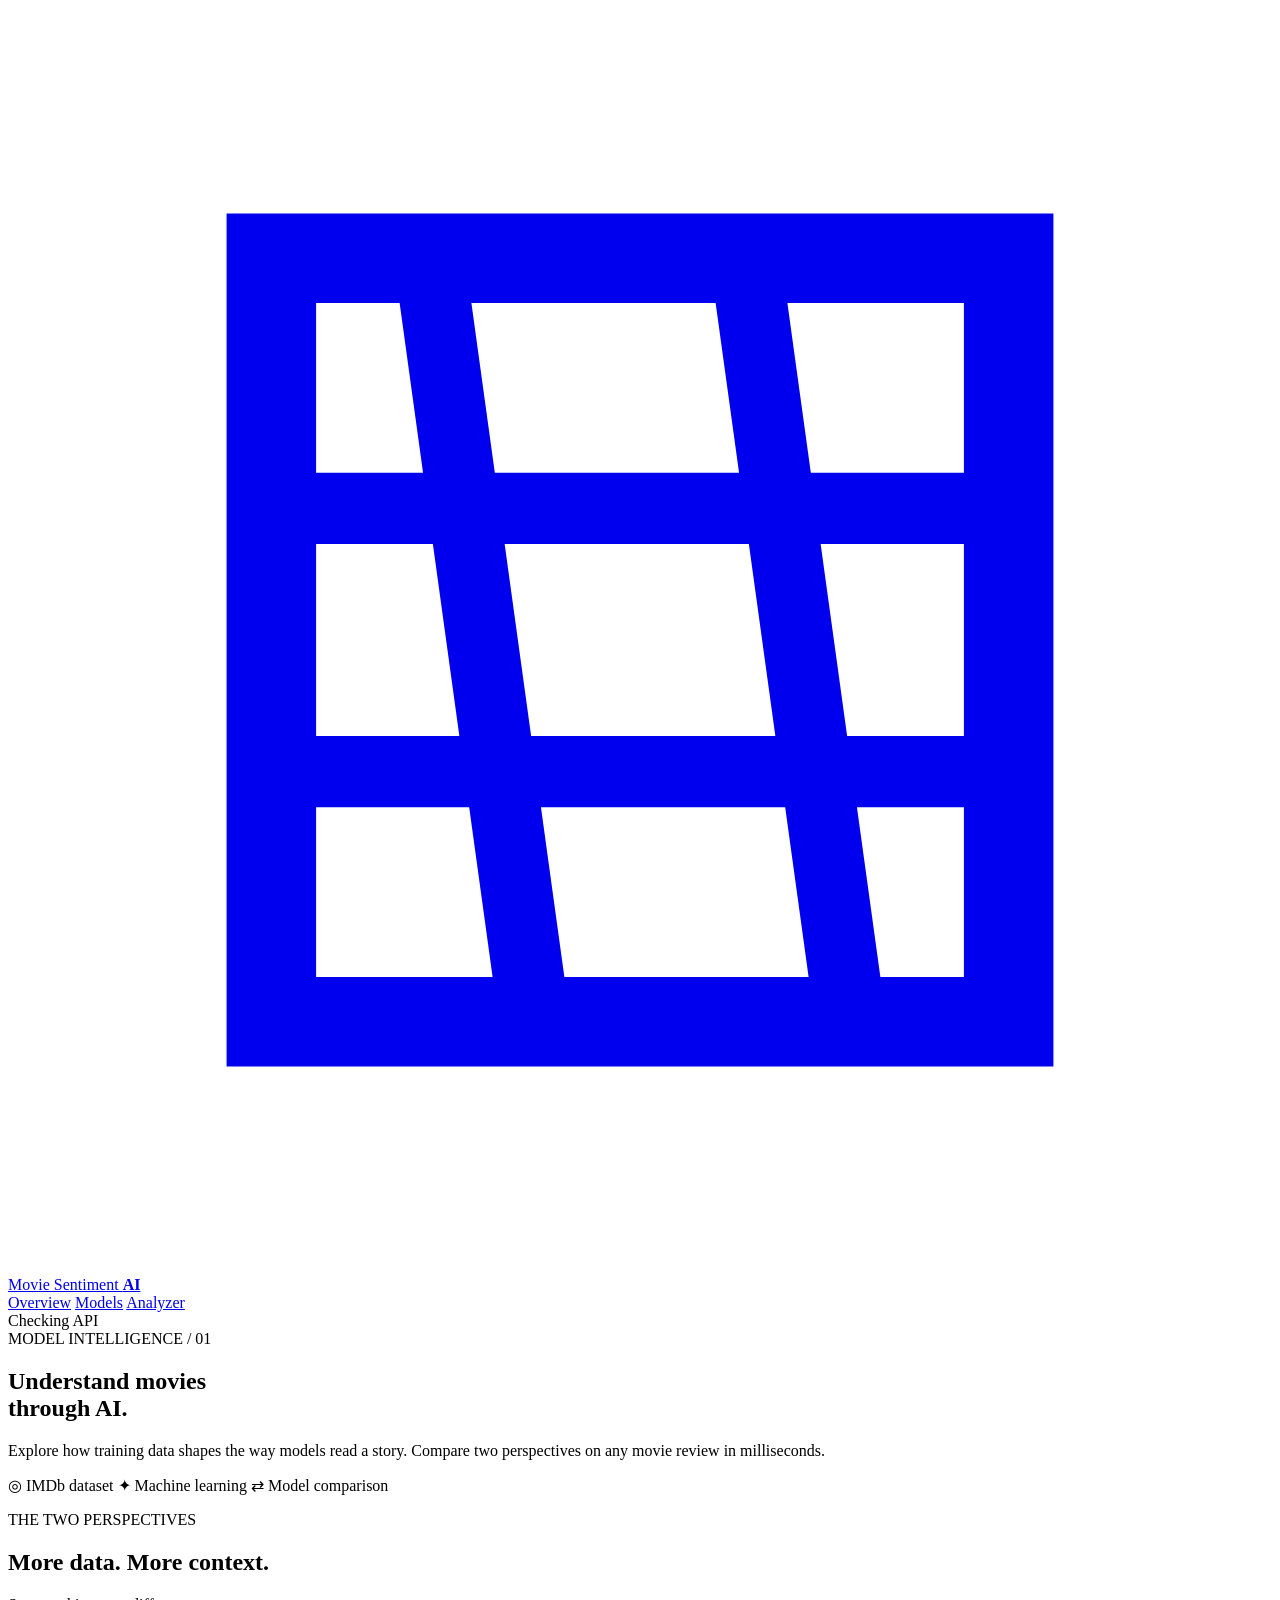
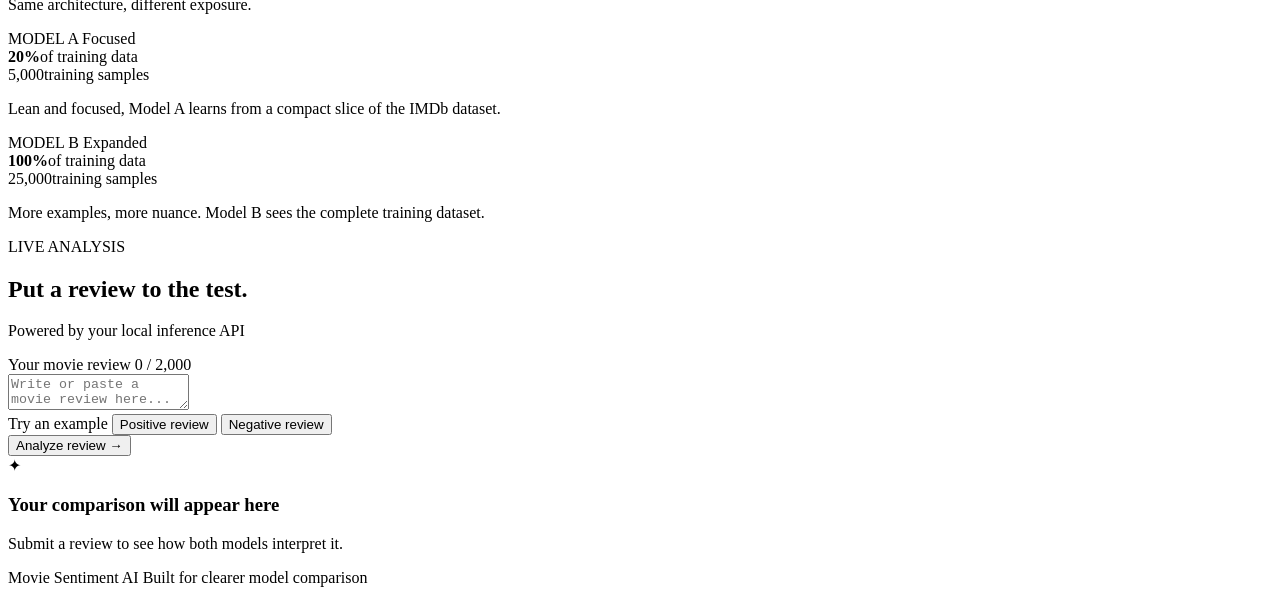
==== templates/index.html @ f38459b0 "Fix empty homepage template and static asset paths" ====
<!doctype html>
<html lang="en">
  <head>
    <meta charset="UTF-8" />
    <meta name="viewport" content="width=device-width, initial-scale=1.0" />
    <meta name="theme-color" content="#070b16" />
    <meta
      name="description"
      content="Compare two movie sentiment models trained on different dataset sizes."
    />
    <title>Movie Sentiment AI</title>
    <link rel="preconnect" href="https://fonts.googleapis.com" />
    <link rel="preconnect" href="https://fonts.gstatic.com" crossorigin />
    <link
      href="https://fonts.googleapis.com/css2?family=DM+Sans:wght@400;500;600;700&family=Space+Grotesk:wght@500;600;700&display=swap"
      rel="stylesheet"
    />
    <link rel="stylesheet" href="/static/style.css" />
  </head>
  <body>
    <div class="page-glow page-glow-top" aria-hidden="true"></div>
    <div class="page-glow page-glow-bottom" aria-hidden="true"></div>

    <header class="topbar shell">
      <a class="brand" href="#" aria-label="Movie Sentiment AI home">
        <span class="brand-mark" aria-hidden="true">
          <svg viewBox="0 0 24 24" fill="none">
            <path d="M5 4.75h14v14.5H5z" stroke="currentColor" stroke-width="1.7" />
            <path d="m8 4.75 2 14.5M14 4.75l2 14.5M5 9.5h14M5 14.5h14" stroke="currentColor" stroke-width="1.35" />
          </svg>
        </span>
        <span>Movie Sentiment <b>AI</b></span>
      </a>

      <nav class="nav-links" aria-label="Primary navigation">
        <a class="active" href="#overview">Overview</a>
        <a href="#models">Models</a>
        <a href="#analyzer">Analyzer</a>
      </nav>

      <div class="connection-pill" id="connection-status" role="status">
        <span class="status-dot" aria-hidden="true"></span>
        <span class="connection-label">Checking API</span>
      </div>
    </header>

    <main id="overview" class="shell">
      <section class="hero">
        <div class="eyebrow"><span class="eyebrow-line"></span> MODEL INTELLIGENCE / 01</div>
        <h1>Understand movies<br /><span>through AI.</span></h1>
        <p class="hero-copy">
          Explore how training data shapes the way models read a story.
          Compare two perspectives on any movie review in milliseconds.
        </p>
        <div class="badge-row" aria-label="Project capabilities">
          <span class="badge"><span class="badge-icon">◎</span> IMDb dataset</span>
          <span class="badge"><span class="badge-icon">✦</span> Machine learning</span>
          <span class="badge"><span class="badge-icon">⇄</span> Model comparison</span>
        </div>
      </section>

      <section id="models" class="section-block">
        <div class="section-heading">
          <div>
            <p class="section-kicker">THE TWO PERSPECTIVES</p>
            <h2>More data. More context.</h2>
          </div>
          <p class="section-note">Same architecture, different exposure.</p>
        </div>

        <div class="model-grid">
          <article class="model-card model-a">
            <div class="card-topline">
              <span class="model-label"><span class="model-dot"></span> MODEL A</span>
              <span class="model-chip">Focused</span>
            </div>
            <div class="model-stat"><strong>20<span>%</span></strong><span>of training data</span></div>
            <div class="meter" aria-label="20 percent of training data"><span style="width: 20%"></span></div>
            <div class="card-bottomline"><span>5,000</span><span>training samples</span></div>
            <p>Lean and focused, Model A learns from a compact slice of the IMDb dataset.</p>
          </article>

          <article class="model-card model-b">
            <div class="card-topline">
              <span class="model-label"><span class="model-dot"></span> MODEL B</span>
              <span class="model-chip">Expanded</span>
            </div>
            <div class="model-stat"><strong>100<span>%</span></strong><span>of training data</span></div>
            <div class="meter" aria-label="100 percent of training data"><span style="width: 100%"></span></div>
            <div class="card-bottomline"><span>25,000</span><span>training samples</span></div>
            <p>More examples, more nuance. Model B sees the complete training dataset.</p>
          </article>
        </div>
      </section>

      <section id="analyzer" class="analyzer-section">
        <div class="section-heading analyzer-heading">
          <div>
            <p class="section-kicker">LIVE ANALYSIS</p>
            <h2>Put a review to the test.</h2>
          </div>
          <p class="section-note">Powered by your local inference API</p>
        </div>

        <div class="analyzer-card">
          <div class="input-header">
            <label for="review-input">Your movie review</label>
            <span id="char-count">0 / 2,000</span>
          </div>
          <textarea
            id="review-input"
            maxlength="2000"
            placeholder="Write or paste a movie review here..."
            aria-describedby="input-help"
          ></textarea>
          <div class="input-footer">
            <div class="examples" id="input-help">
              <span>Try an example</span>
              <button type="button" class="example-btn" data-review="A beautifully acted film with a thoughtful story and an ending that stayed with me.">Positive review</button>
              <button type="button" class="example-btn" data-review="The plot was predictable, the pacing dragged, and the characters felt completely forgettable.">Negative review</button>
            </div>
            <button type="button" class="analyze-btn" id="analyze-btn">
              <span class="button-label">Analyze review</span>
              <span class="button-icon" aria-hidden="true">→</span>
            </button>
          </div>
          <p class="error-message" id="error-message" role="alert" hidden></p>
        </div>
      </section>

      <section class="results-section" id="results" aria-live="polite">
        <div class="results-empty" id="results-empty">
          <span class="empty-icon" aria-hidden="true">✦</span>
          <div>
            <h3>Your comparison will appear here</h3>
            <p>Submit a review to see how both models interpret it.</p>
          </div>
        </div>

        <div class="results-content" id="results-content" hidden>
          <div class="section-heading">
            <div>
              <p class="section-kicker">ANALYSIS COMPLETE</p>
              <h2>Two reads, one review.</h2>
            </div>
            <div class="agreement-badge" id="agreement-badge"></div>
          </div>
          <div class="result-grid">
            <article class="result-card" id="result-a">
              <div class="result-card-header"><span>MODEL A</span><span class="result-sample">5K samples</span></div>
              <div class="sentiment-row"><span class="sentiment-icon" aria-hidden="true"></span><strong class="sentiment-value"></strong></div>
              <div class="result-latency"><span>Inference latency</span><strong class="latency-value"></strong></div>
            </article>
            <article class="result-card" id="result-b">
              <div class="result-card-header"><span>MODEL B</span><span class="result-sample">25K samples</span></div>
              <div class="sentiment-row"><span class="sentiment-icon" aria-hidden="true"></span><strong class="sentiment-value"></strong></div>
              <div class="result-latency"><span>Inference latency</span><strong class="latency-value"></strong></div>
            </article>
          </div>
        </div>
      </section>
    </main>

    <footer class="shell footer">
      <span>Movie Sentiment AI</span>
      <span>Built for clearer model comparison</span>
    </footer>

    <script src="/static/script.js"></script>
  </body>
</html>
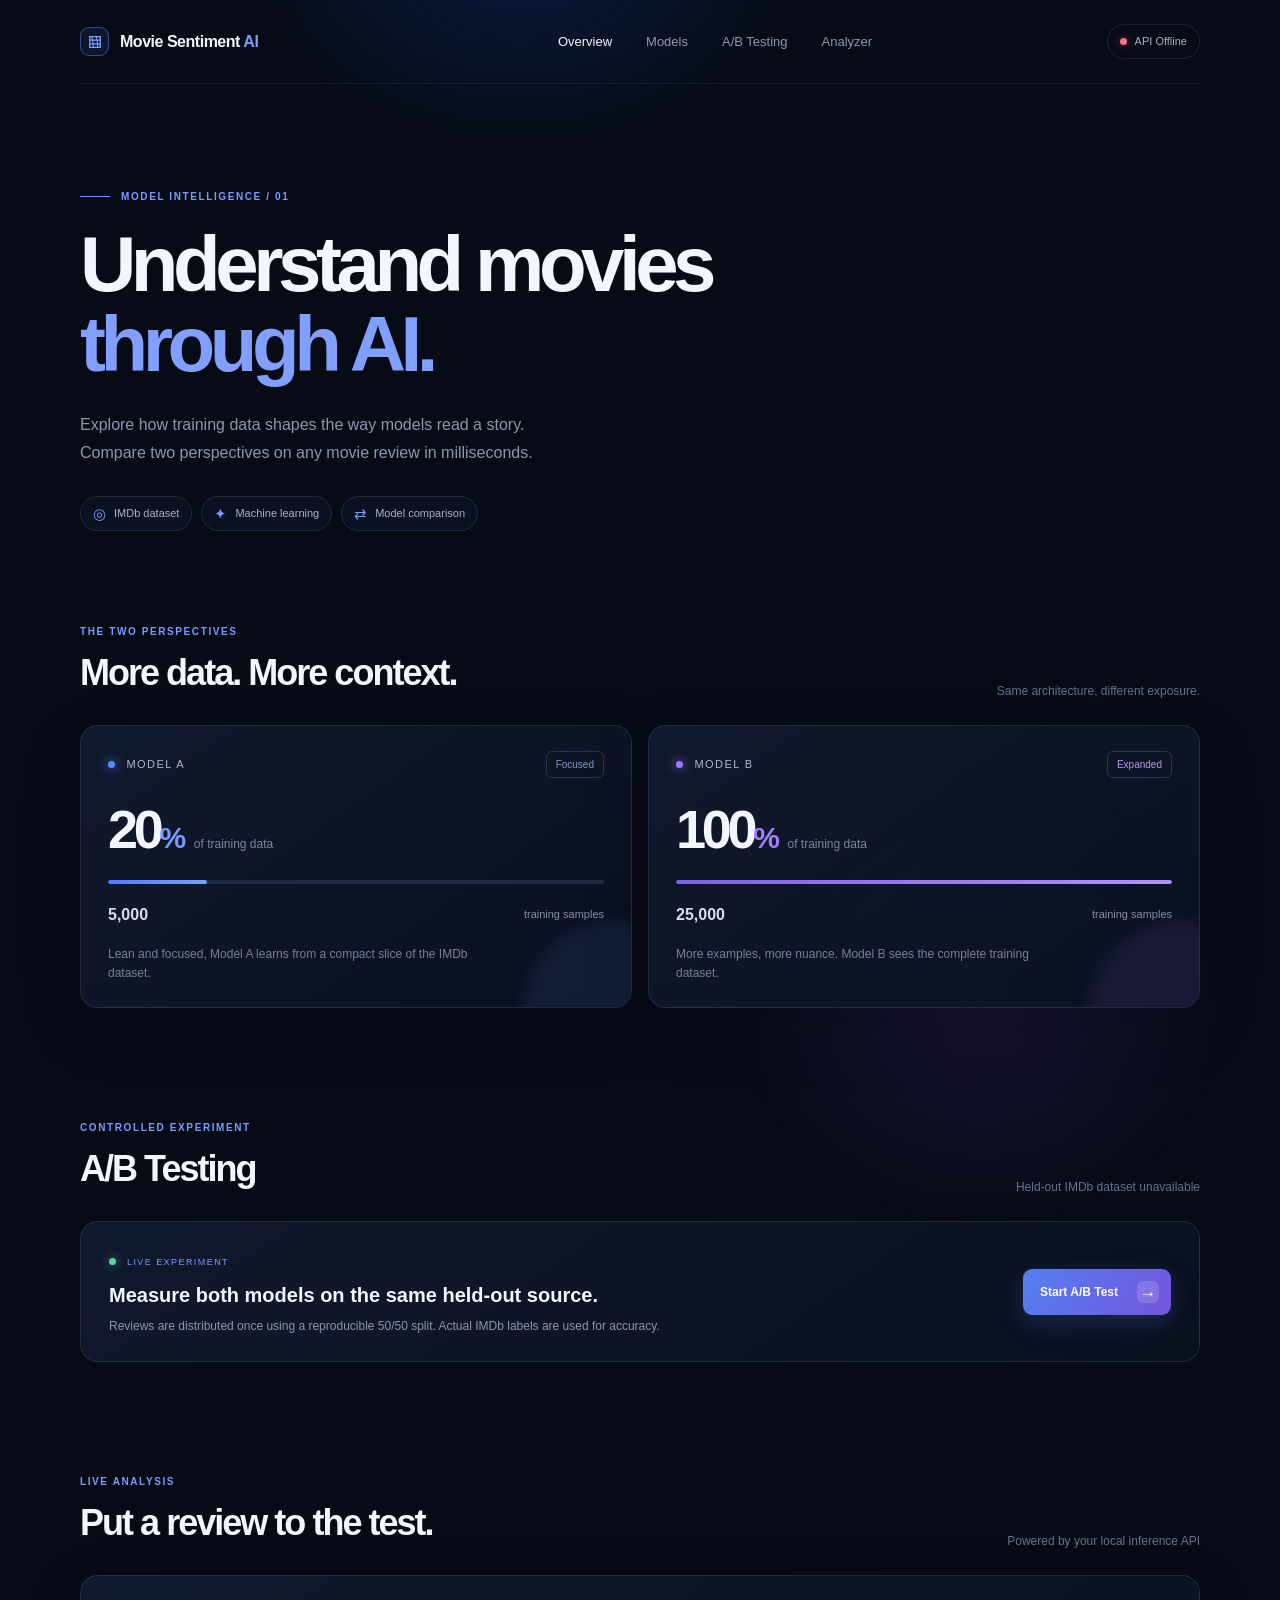
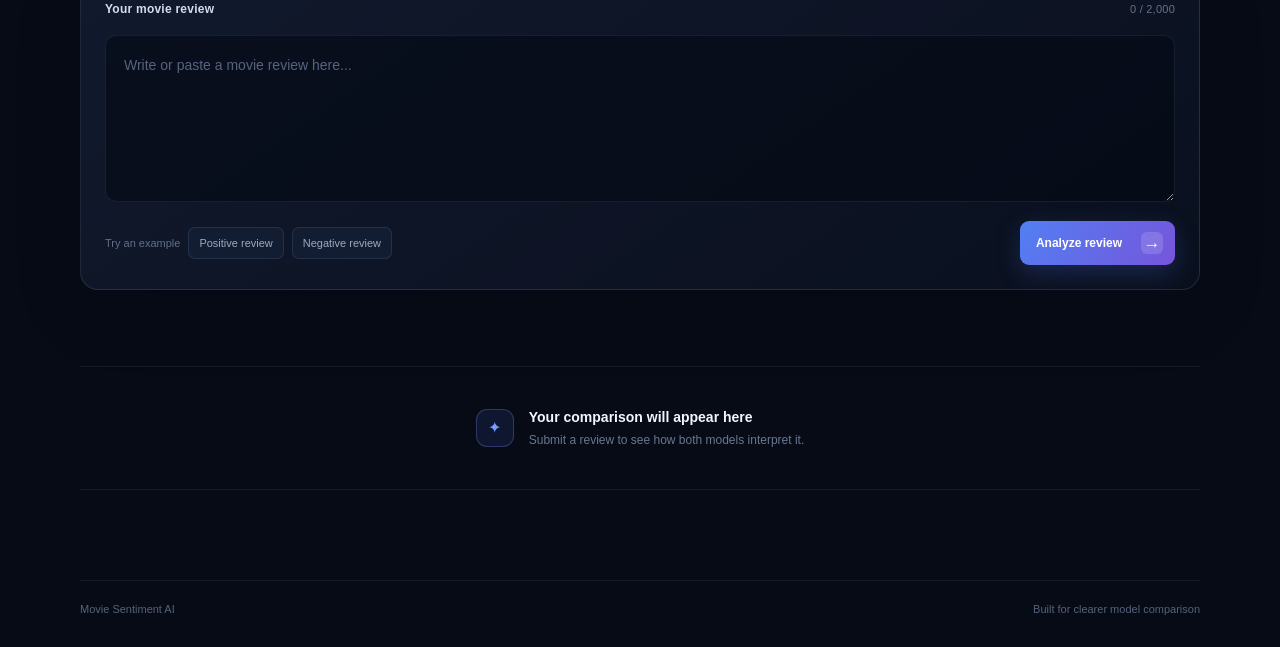
==== commit 5ba36952: "Separate model services with Docker Compose and update CI" ====
--- a/templates/index.html
+++ b/templates/index.html
@@ -35,6 +35,7 @@
       <nav class="nav-links" aria-label="Primary navigation">
         <a class="active" href="#overview">Overview</a>
         <a href="#models">Models</a>
+        <a href="#ab-testing">A/B Testing</a>
         <a href="#analyzer">Analyzer</a>
       </nav>
 
@@ -93,6 +94,114 @@
         </div>
       </section>
 
+      <section id="ab-testing" class="ab-section">
+        <div class="section-heading">
+          <div>
+            <p class="section-kicker">CONTROLLED EXPERIMENT</p>
+            <h2>A/B Testing</h2>
+          </div>
+          <p class="section-note" id="ab-dataset-note">Loading held-out IMDb reviews...</p>
+        </div>
+
+        <div class="ab-launch-card">
+          <div class="ab-launch-copy">
+            <span class="ab-live-label"><span></span> LIVE EXPERIMENT</span>
+            <h3>Measure both models on the same held-out source.</h3>
+            <p>Reviews are distributed once using a reproducible 50/50 split. Actual IMDb labels are used for accuracy.</p>
+          </div>
+          <button type="button" class="start-ab-btn" id="start-ab-btn">
+            <span class="button-label">Start A/B Test</span>
+            <span class="button-icon" aria-hidden="true">→</span>
+          </button>
+        </div>
+        <p class="error-message" id="ab-error-message" role="alert" hidden></p>
+
+        <div class="ab-results" id="ab-results" hidden>
+          <section class="traffic-card" aria-labelledby="traffic-title">
+            <div class="traffic-heading">
+              <div>
+                <p class="section-kicker">AUTOMATIC DISTRIBUTION</p>
+                <h3 id="traffic-title">Live Traffic Distribution</h3>
+              </div>
+              <div class="traffic-total"><span>Total reviews assigned</span><strong id="traffic-total">0</strong></div>
+            </div>
+            <div class="traffic-bar" aria-label="50/50 model traffic distribution">
+              <span class="traffic-bar-a" id="traffic-bar-a"></span>
+              <span class="traffic-bar-b" id="traffic-bar-b"></span>
+            </div>
+            <div class="traffic-models">
+              <div class="traffic-model traffic-model-a">
+                <span><span class="traffic-dot"></span> Model A</span>
+                <strong><b id="traffic-a-count">0</b> reviews <em id="traffic-a-percent">0%</em></strong>
+              </div>
+              <div class="traffic-model traffic-model-b">
+                <span><span class="traffic-dot"></span> Model B</span>
+                <strong><b id="traffic-b-count">0</b> reviews <em id="traffic-b-percent">0%</em></strong>
+              </div>
+            </div>
+          </section>
+
+          <section class="assignment-card" aria-labelledby="assignments-title">
+            <div class="assignment-heading">
+              <p class="section-kicker">REAL EXPERIMENT DATA</p>
+              <h3 id="assignments-title">Sample Review Assignments</h3>
+            </div>
+            <div class="assignment-table-wrap">
+              <table class="assignment-table">
+                <thead>
+                  <tr>
+                    <th>Review ID</th>
+                    <th>Review preview</th>
+                    <th>Assigned model</th>
+                    <th>Actual sentiment</th>
+                  </tr>
+                </thead>
+                <tbody id="assignment-table-body"></tbody>
+              </table>
+            </div>
+          </section>
+
+          <div class="ab-metric-grid">
+            <article class="ab-model-card ab-model-a">
+              <div class="ab-card-heading">
+                <span><span class="model-dot"></span> MODEL A</span>
+                <span class="ab-card-status">Experimented</span>
+              </div>
+              <div class="ab-accuracy"><strong id="ab-a-accuracy">0%</strong><span>accuracy</span></div>
+              <div class="ab-metric-row"><span>Reviews processed</span><strong id="ab-a-processed">0</strong></div>
+              <div class="ab-metric-row"><span>Correct predictions</span><strong id="ab-a-correct">0</strong></div>
+              <div class="ab-metric-row"><span>Average inference</span><strong id="ab-a-average">0 ms</strong></div>
+              <div class="ab-metric-row"><span>Total inference</span><strong id="ab-a-total">0 ms</strong></div>
+            </article>
+
+            <article class="ab-model-card ab-model-b">
+              <div class="ab-card-heading">
+                <span><span class="model-dot"></span> MODEL B</span>
+                <span class="ab-card-status">Experimented</span>
+              </div>
+              <div class="ab-accuracy"><strong id="ab-b-accuracy">0%</strong><span>accuracy</span></div>
+              <div class="ab-metric-row"><span>Reviews processed</span><strong id="ab-b-processed">0</strong></div>
+              <div class="ab-metric-row"><span>Correct predictions</span><strong id="ab-b-correct">0</strong></div>
+              <div class="ab-metric-row"><span>Average inference</span><strong id="ab-b-average">0 ms</strong></div>
+              <div class="ab-metric-row"><span>Total inference</span><strong id="ab-b-total">0 ms</strong></div>
+            </article>
+          </div>
+
+          <article class="ab-significance-card">
+            <div>
+              <p class="section-kicker">STATISTICAL SIGNIFICANCE</p>
+              <h3 id="ab-conclusion">No statistically significant difference.</h3>
+              <p id="ab-recommendation" class="ab-recommendation"></p>
+            </div>
+            <div class="ab-stat-grid">
+              <div><span>Z-statistic</span><strong id="ab-z">0.0000</strong></div>
+              <div><span>P-value</span><strong id="ab-p">1.000000</strong></div>
+              <div><span>Threshold</span><strong id="ab-threshold">±1.96</strong></div>
+            </div>
+          </article>
+        </div>
+      </section>
+
       <section id="analyzer" class="analyzer-section">
         <div class="section-heading analyzer-heading">
           <div>
@@ -150,11 +259,13 @@
               <div class="result-card-header"><span>MODEL A</span><span class="result-sample">5K samples</span></div>
               <div class="sentiment-row"><span class="sentiment-icon" aria-hidden="true"></span><strong class="sentiment-value"></strong></div>
               <div class="result-latency"><span>Inference latency</span><strong class="latency-value"></strong></div>
+              <div class="result-accuracy"><span>Benchmark accuracy</span><strong class="accuracy-value"></strong></div>
             </article>
             <article class="result-card" id="result-b">
               <div class="result-card-header"><span>MODEL B</span><span class="result-sample">25K samples</span></div>
               <div class="sentiment-row"><span class="sentiment-icon" aria-hidden="true"></span><strong class="sentiment-value"></strong></div>
               <div class="result-latency"><span>Inference latency</span><strong class="latency-value"></strong></div>
+              <div class="result-accuracy"><span>Benchmark accuracy</span><strong class="accuracy-value"></strong></div>
             </article>
           </div>
         </div>
--- a/static/style.css
+++ b/static/style.css
@@ -0,0 +1,205 @@
+:root {
+  --bg: #070b16;
+  --surface: rgba(15, 22, 39, 0.78);
+  --surface-strong: #10182a;
+  --border: rgba(143, 163, 205, 0.16);
+  --text: #f3f6ff;
+  --muted: #8b97b1;
+  --blue: #5b8cff;
+  --violet: #9c79ff;
+  --positive: #4fd6a0;
+  --negative: #fb7185;
+  --font-display: "Space Grotesk", sans-serif;
+  --font-body: "DM Sans", sans-serif;
+}
+
+* { box-sizing: border-box; }
+html { scroll-behavior: smooth; }
+body {
+  margin: 0;
+  min-width: 320px;
+  color: var(--text);
+  background: var(--bg);
+  font-family: var(--font-body);
+  line-height: 1.5;
+  overflow-x: hidden;
+}
+button, textarea { font: inherit; }
+button { cursor: pointer; }
+.shell { width: min(1120px, calc(100% - 48px)); margin-inline: auto; }
+.page-glow { position: fixed; pointer-events: none; z-index: -1; filter: blur(2px); }
+.page-glow-top { width: 580px; height: 440px; top: -280px; left: 18%; background: radial-gradient(ellipse, rgba(47, 105, 255, .18), transparent 68%); }
+.page-glow-bottom { width: 520px; height: 480px; bottom: -340px; right: 3%; background: radial-gradient(ellipse, rgba(126, 74, 231, .14), transparent 68%); }
+.topbar { height: 84px; display: flex; align-items: center; justify-content: space-between; border-bottom: 1px solid rgba(143, 163, 205, .1); }
+.brand { color: var(--text); text-decoration: none; display: flex; align-items: center; gap: 11px; font-family: var(--font-display); font-weight: 600; letter-spacing: -.03em; }
+.brand b { color: #779dff; font-weight: 600; }
+.brand-mark { width: 29px; height: 29px; display: grid; place-items: center; color: #7ca1ff; border: 1px solid rgba(109, 145, 255, .45); border-radius: 9px; background: rgba(88, 132, 255, .1); }
+.brand-mark svg { width: 18px; height: 18px; }
+.nav-links { display: flex; gap: 34px; margin-left: 65px; }
+.nav-links a { color: var(--muted); font-size: 13px; text-decoration: none; transition: color .2s ease; }
+.nav-links a:hover, .nav-links .active { color: var(--text); }
+.connection-pill { display: flex; align-items: center; gap: 8px; padding: 8px 12px; color: #a6b1c8; border: 1px solid var(--border); border-radius: 999px; font-size: 11px; }
+.status-dot { width: 7px; height: 7px; border-radius: 50%; background: #e0a653; box-shadow: 0 0 10px rgba(224, 166, 83, .55); }
+.connection-pill.is-online .status-dot { background: var(--positive); box-shadow: 0 0 10px rgba(79, 214, 160, .6); }
+.connection-pill.is-offline .status-dot { background: var(--negative); box-shadow: 0 0 10px rgba(251, 113, 133, .45); }
+.hero { padding: 105px 0 93px; max-width: 710px; }
+.eyebrow, .section-kicker { color: #779dff; font-family: var(--font-display); font-size: 10px; font-weight: 600; letter-spacing: .16em; }
+.eyebrow { display: flex; gap: 11px; align-items: center; }
+.eyebrow-line { width: 30px; height: 1px; background: #6d94ff; }
+h1, h2, h3, p { margin: 0; }
+h1 { margin-top: 21px; font-family: var(--font-display); font-size: clamp(48px, 7vw, 78px); line-height: 1.02; letter-spacing: -.07em; font-weight: 600; }
+h1 span { color: #809fff; }
+.hero-copy { max-width: 470px; margin-top: 27px; color: var(--muted); font-size: 16px; line-height: 1.75; }
+.badge-row { display: flex; flex-wrap: wrap; gap: 9px; margin-top: 29px; }
+.badge { display: inline-flex; align-items: center; gap: 8px; padding: 8px 12px; color: #a7b3cd; border: 1px solid var(--border); border-radius: 999px; font-size: 11px; background: rgba(18, 27, 47, .44); }
+.badge-icon { color: #7599ff; font-size: 15px; line-height: 1; }
+.section-heading { display: flex; align-items: end; justify-content: space-between; gap: 24px; margin-bottom: 25px; }
+h2 { margin-top: 7px; font-family: var(--font-display); font-size: clamp(26px, 4vw, 36px); letter-spacing: -.055em; font-weight: 600; }
+.section-note { color: #64728e; font-size: 12px; }
+.model-grid { display: grid; grid-template-columns: repeat(2, 1fr); gap: 16px; }
+.model-card, .analyzer-card, .result-card { border: 1px solid var(--border); background: linear-gradient(145deg, rgba(19, 29, 50, .83), rgba(11, 17, 31, .87)); box-shadow: 0 20px 70px rgba(0, 0, 0, .14); border-radius: 18px; }
+.model-card { min-height: 260px; padding: 25px 27px 23px; position: relative; overflow: hidden; }
+.model-card::after { content: ""; position: absolute; width: 180px; height: 180px; right: -72px; bottom: -95px; border-radius: 50%; background: rgba(83, 125, 255, .11); filter: blur(8px); }
+.model-b::after { background: rgba(161, 106, 255, .1); }
+.card-topline, .card-bottomline, .input-header, .input-footer, .result-card-header, .result-latency { display: flex; align-items: center; justify-content: space-between; }
+.model-label { color: #aab6cd; font-family: var(--font-display); font-size: 11px; letter-spacing: .13em; }
+.model-dot { display: inline-block; width: 7px; height: 7px; margin-right: 7px; border-radius: 50%; background: var(--blue); box-shadow: 0 0 12px var(--blue); }
+.model-b .model-dot { background: var(--violet); box-shadow: 0 0 12px var(--violet); }
+.model-chip { padding: 5px 9px; border: 1px solid rgba(122, 158, 255, .22); border-radius: 6px; color: #8299ce; font-size: 10px; }
+.model-b .model-chip { color: #b19cf0; border-color: rgba(165, 126, 255, .25); }
+.model-stat { display: flex; align-items: baseline; gap: 12px; margin-top: 24px; }
+.model-stat strong { font-family: var(--font-display); font-size: 54px; letter-spacing: -.08em; line-height: 1; }
+.model-stat strong span { color: #799aff; font-size: 30px; }
+.model-b .model-stat strong span { color: #a17dff; }
+.model-stat > span { color: #7987a2; font-size: 12px; }
+.meter { height: 4px; margin-top: 24px; border-radius: 5px; background: #202b42; overflow: hidden; }
+.meter span { display: block; height: 100%; border-radius: inherit; background: linear-gradient(90deg, #517bff, #78a1ff); }
+.model-b .meter span { background: linear-gradient(90deg, #7d62e9, #b091ff); }
+.card-bottomline { position: relative; z-index: 1; margin-top: 19px; color: #8390a9; font-size: 11px; }
+.card-bottomline span:first-child { color: #d7def0; font-family: var(--font-display); font-size: 16px; font-weight: 600; }
+.model-card p { position: relative; z-index: 1; max-width: 390px; margin-top: 18px; color: #73819d; font-size: 12px; line-height: 1.65; }
+.analyzer-section { padding-top: 112px; }
+.analyzer-heading { margin-bottom: 25px; }
+.analyzer-card { padding: 24px; }
+.input-header { color: #d4dcef; font-family: var(--font-display); font-size: 12px; font-weight: 600; letter-spacing: .02em; }
+.input-header span { color: #65738e; font-family: var(--font-body); font-size: 11px; font-weight: 400; }
+textarea { display: block; width: 100%; min-height: 167px; resize: vertical; margin: 17px 0 19px; padding: 18px; border: 1px solid rgba(128, 150, 195, .13); outline: none; border-radius: 11px; color: var(--text); background: rgba(5, 10, 20, .58); font-size: 14px; line-height: 1.7; transition: border-color .2s, box-shadow .2s; }
+textarea::placeholder { color: #56647f; }
+textarea:focus { border-color: rgba(91, 140, 255, .7); box-shadow: 0 0 0 3px rgba(91, 140, 255, .1); }
+.input-footer { gap: 18px; align-items: center; }
+.examples { display: flex; align-items: center; flex-wrap: wrap; gap: 8px; color: #60708e; font-size: 11px; }
+.example-btn { padding: 7px 10px; border: 1px solid rgba(117, 142, 194, .18); border-radius: 7px; color: #9ba9c4; background: rgba(24, 35, 57, .6); font-size: 11px; transition: .2s ease; }
+.example-btn:hover { border-color: #577fe8; color: #d9e3ff; }
+.analyze-btn { display: inline-flex; align-items: center; gap: 19px; flex-shrink: 0; padding: 11px 12px 11px 16px; border: 0; border-radius: 9px; color: white; background: linear-gradient(120deg, #527ff3, #7655db); box-shadow: 0 8px 24px rgba(77, 104, 221, .26); font-size: 12px; font-weight: 600; transition: transform .2s, box-shadow .2s; }
+.analyze-btn:hover { transform: translateY(-2px); box-shadow: 0 12px 28px rgba(77, 104, 221, .38); }
+.analyze-btn:disabled { cursor: wait; opacity: .7; transform: none; }
+.button-icon { display: grid; width: 22px; height: 22px; place-items: center; border-radius: 6px; background: rgba(255,255,255,.15); font-size: 17px; }
+.loading .button-label::after { content: ""; display: inline-block; width: 11px; height: 11px; margin-left: 8px; border: 1px solid rgba(255,255,255,.4); border-top-color: white; border-radius: 50%; vertical-align: -1px; animation: spin .7s linear infinite; }
+.error-message { margin-top: 16px; padding: 10px 12px; border: 1px solid rgba(251, 113, 133, .24); border-radius: 8px; color: #fda4af; background: rgba(127, 29, 49, .15); font-size: 12px; }
+.results-section { min-height: 250px; padding: 76px 0 90px; }
+.results-empty { display: flex; align-items: center; justify-content: center; gap: 15px; padding: 40px; border-top: 1px solid rgba(143, 163, 205, .1); border-bottom: 1px solid rgba(143, 163, 205, .1); text-align: left; }
+.empty-icon { display: grid; width: 38px; height: 38px; place-items: center; border: 1px solid rgba(122, 151, 255, .28); border-radius: 11px; color: #779bff; background: rgba(83, 121, 255, .11); }
+.results-empty h3 { font-family: var(--font-display); font-size: 14px; font-weight: 600; }
+.results-empty p { margin-top: 3px; color: #687792; font-size: 12px; }
+.agreement-badge { padding: 8px 12px; border: 1px solid rgba(79, 214, 160, .25); border-radius: 999px; color: var(--positive); background: rgba(79, 214, 160, .08); font-size: 11px; }
+.result-grid { display: grid; grid-template-columns: repeat(2, 1fr); gap: 16px; }
+.result-card { padding: 22px 24px; }
+.result-card-header { color: #a1afca; font-family: var(--font-display); font-size: 11px; letter-spacing: .13em; }
+.result-sample { color: #687792; font-family: var(--font-body); font-size: 10px; letter-spacing: 0; }
+.sentiment-row { display: flex; align-items: center; gap: 12px; margin: 30px 0 31px; }
+.sentiment-icon { width: 13px; height: 13px; border-radius: 50%; background: var(--positive); box-shadow: 0 0 15px rgba(79, 214, 160, .62); }
+.sentiment-value { color: var(--positive); font-family: var(--font-display); font-size: 29px; text-transform: capitalize; }
+.result-card.is-negative .sentiment-icon { background: var(--negative); box-shadow: 0 0 15px rgba(251, 113, 133, .52); }
+.result-card.is-negative .sentiment-value { color: var(--negative); }
+.result-latency, .result-accuracy { display: flex; align-items: center; justify-content: space-between; padding-top: 14px; border-top: 1px solid rgba(143, 163, 205, .1); color: #71809c; font-size: 11px; }
+.result-accuracy { margin-top: 10px; }
+.result-latency strong { color: #cbd4e8; font-family: var(--font-display); font-size: 12px; font-weight: 500; }
+.result-accuracy strong { color: #cbd4e8; font-family: var(--font-display); font-size: 12px; font-weight: 500; }
+.footer { display: flex; justify-content: space-between; padding: 20px 0 29px; border-top: 1px solid rgba(143, 163, 205, .1); color: #55627b; font-size: 11px; }
+.ab-section { padding-top: 112px; }
+.ab-launch-card { display: flex; align-items: center; justify-content: space-between; gap: 24px; padding: 26px 28px; border: 1px solid var(--border); border-radius: 18px; background: linear-gradient(145deg, rgba(19, 29, 50, .83), rgba(11, 17, 31, .87)); }
+.ab-launch-copy h3 { margin-top: 8px; font-family: var(--font-display); font-size: 20px; }
+.ab-launch-copy p { max-width: 660px; margin-top: 7px; color: var(--muted); font-size: 12px; }
+.ab-live-label { color: #779dff; font-family: var(--font-display); font-size: 9px; letter-spacing: .16em; }
+.ab-live-label span { display: inline-block; width: 7px; height: 7px; margin-right: 7px; border-radius: 50%; background: var(--positive); box-shadow: 0 0 10px rgba(79, 214, 160, .6); }
+.start-ab-btn { display: inline-flex; align-items: center; gap: 19px; flex-shrink: 0; padding: 12px 12px 12px 17px; border: 0; border-radius: 9px; color: white; background: linear-gradient(120deg, #527ff3, #7655db); box-shadow: 0 8px 24px rgba(77, 104, 221, .26); font-size: 12px; font-weight: 600; }
+.start-ab-btn:disabled { cursor: wait; opacity: .7; }
+.ab-results { margin-top: 16px; }
+.ab-metric-grid { display: grid; grid-template-columns: repeat(2, 1fr); gap: 16px; }
+.ab-model-card { min-width: 0; padding: 22px 24px; border: 1px solid var(--border); border-radius: 18px; background: linear-gradient(145deg, rgba(19, 29, 50, .83), rgba(11, 17, 31, .87)); }
+.ab-card-heading { display: flex; align-items: center; justify-content: space-between; color: #a1afca; font-family: var(--font-display); font-size: 11px; letter-spacing: .13em; }
+.ab-card-status { color: #687792; font-family: var(--font-body); font-size: 10px; letter-spacing: 0; }
+.ab-accuracy { display: flex; align-items: baseline; gap: 10px; margin: 20px 0 14px; }
+.ab-accuracy strong { font-family: var(--font-display); font-size: 42px; letter-spacing: -.06em; }
+.ab-model-a .ab-accuracy strong { color: #84a2ff; }
+.ab-model-b .ab-accuracy strong { color: #b49aff; }
+.ab-accuracy span { color: #73819d; font-size: 11px; }
+.ab-metric-row { display: flex; justify-content: space-between; gap: 18px; padding: 10px 0; border-top: 1px solid rgba(143, 163, 205, .1); color: #71809c; font-size: 12px; }
+.ab-metric-row strong { color: #cbd4e8; font-family: var(--font-display); font-weight: 500; }
+.ab-significance-card { display: flex; align-items: center; justify-content: space-between; gap: 24px; margin-top: 16px; padding: 22px 24px; border: 1px solid rgba(79, 214, 160, .18); border-radius: 18px; background: rgba(15, 22, 39, .78); }
+.ab-significance-card h3 { margin-top: 7px; font-family: var(--font-display); font-size: 20px; }
+.ab-recommendation { margin-top: 7px; color: #9ca9c1; font-size: 12px; }
+.ab-stat-grid { display: grid; grid-template-columns: repeat(3, minmax(82px, 1fr)); gap: 8px; }
+.ab-stat-grid div { min-width: 82px; padding: 12px; border: 1px solid var(--border); border-radius: 10px; text-align: right; }
+.ab-stat-grid span { display: block; color: #71809c; font-size: 10px; }
+.ab-stat-grid strong { display: block; margin-top: 3px; color: #d5ddef; font-family: var(--font-display); font-size: 13px; }
+.traffic-card, .assignment-card { margin-bottom: 16px; padding: 22px 24px; border: 1px solid var(--border); border-radius: 18px; background: linear-gradient(145deg, rgba(19, 29, 50, .83), rgba(11, 17, 31, .87)); }
+.traffic-heading { display: flex; align-items: flex-end; justify-content: space-between; gap: 20px; }
+.traffic-heading h3, .assignment-heading h3 { margin-top: 7px; font-family: var(--font-display); font-size: 20px; }
+.traffic-total { text-align: right; }
+.traffic-total span { display: block; color: #71809c; font-size: 10px; }
+.traffic-total strong { display: block; margin-top: 2px; font-family: var(--font-display); font-size: 24px; }
+.traffic-bar { display: flex; height: 12px; margin-top: 20px; overflow: hidden; border-radius: 999px; background: #202b42; }
+.traffic-bar-a, .traffic-bar-b { display: block; height: 100%; transition: width .35s ease; }
+.traffic-bar-a { width: 50%; background: linear-gradient(90deg, #527ff3, #78a1ff); }
+.traffic-bar-b { width: 50%; background: linear-gradient(90deg, #32b889, #68d9a9); }
+.traffic-models { display: grid; grid-template-columns: repeat(2, 1fr); gap: 16px; margin-top: 14px; }
+.traffic-model { display: flex; align-items: center; justify-content: space-between; gap: 12px; color: #71809c; font-size: 11px; }
+.traffic-model strong { color: #cbd4e8; font-family: var(--font-display); font-size: 12px; font-weight: 500; }
+.traffic-model strong b { font-size: 16px; }
+.traffic-model strong em { margin-left: 8px; color: #9daac2; font-style: normal; }
+.traffic-dot { display: inline-block; width: 7px; height: 7px; margin-right: 7px; border-radius: 50%; background: var(--blue); box-shadow: 0 0 10px rgba(91, 140, 255, .5); }
+.traffic-model-b .traffic-dot { background: var(--positive); box-shadow: 0 0 10px rgba(79, 214, 160, .5); }
+.assignment-heading { margin-bottom: 14px; }
+.assignment-table-wrap { overflow-x: auto; }
+.assignment-table { width: 100%; border-collapse: collapse; font-size: 12px; }
+.assignment-table th { padding: 9px 10px; border-bottom: 1px solid rgba(143, 163, 205, .12); color: #71809c; text-align: left; font-size: 10px; font-weight: 500; letter-spacing: .04em; }
+.assignment-table td { padding: 11px 10px; border-bottom: 1px solid rgba(143, 163, 205, .08); color: #adb8cc; vertical-align: middle; }
+.assignment-table tbody tr:last-child td { border-bottom: 0; }
+.assignment-review-preview { max-width: 480px; overflow: hidden; text-overflow: ellipsis; white-space: nowrap; }
+.assignment-model-badge { display: inline-block; min-width: 60px; padding: 5px 9px; border-radius: 999px; text-align: center; font-size: 10px; font-weight: 600; }
+.assignment-model-badge.model-a { border: 1px solid rgba(91, 140, 255, .28); color: #92acff; background: rgba(91, 140, 255, .11); }
+.assignment-model-badge.model-b { border: 1px solid rgba(79, 214, 160, .28); color: #71dcb1; background: rgba(79, 214, 160, .09); }
+.assignment-sentiment { text-transform: capitalize; }
+@keyframes spin { to { transform: rotate(360deg); } }
+@media (max-width: 700px) {
+  .shell { width: min(100% - 32px, 560px); }
+  .topbar { height: 72px; }
+  .nav-links { display: none; }
+  .hero { padding: 74px 0 70px; }
+  .hero-copy { font-size: 14px; }
+  .section-heading { align-items: start; flex-direction: column; gap: 7px; }
+  .section-note { font-size: 11px; }
+  .model-grid, .result-grid { grid-template-columns: 1fr; }
+  .model-card { min-height: 0; }
+  .analyzer-section { padding-top: 78px; }
+  .analyzer-card { padding: 17px; }
+  .input-footer { align-items: stretch; flex-direction: column; }
+  .analyze-btn { justify-content: center; }
+  .results-section { padding: 65px 0 60px; }
+  .results-empty { justify-content: flex-start; padding: 30px 0; }
+  .ab-section { padding-top: 78px; }
+  .ab-launch-card { align-items: stretch; flex-direction: column; padding: 20px; }
+  .start-ab-btn { justify-content: center; }
+  .ab-metric-grid { grid-template-columns: 1fr; }
+  .traffic-heading { align-items: flex-start; flex-direction: column; }
+  .traffic-total { text-align: left; }
+  .traffic-models { grid-template-columns: 1fr; }
+  .traffic-model { align-items: flex-start; }
+  .assignment-card, .traffic-card { padding: 18px; }
+  .assignment-table { min-width: 620px; }
+  .ab-significance-card { align-items: stretch; flex-direction: column; }
+  .ab-stat-grid { grid-template-columns: repeat(3, 1fr); }
+  .ab-stat-grid div { min-width: 0; text-align: left; }
+  .footer { flex-direction: column; gap: 5px; }
+}
